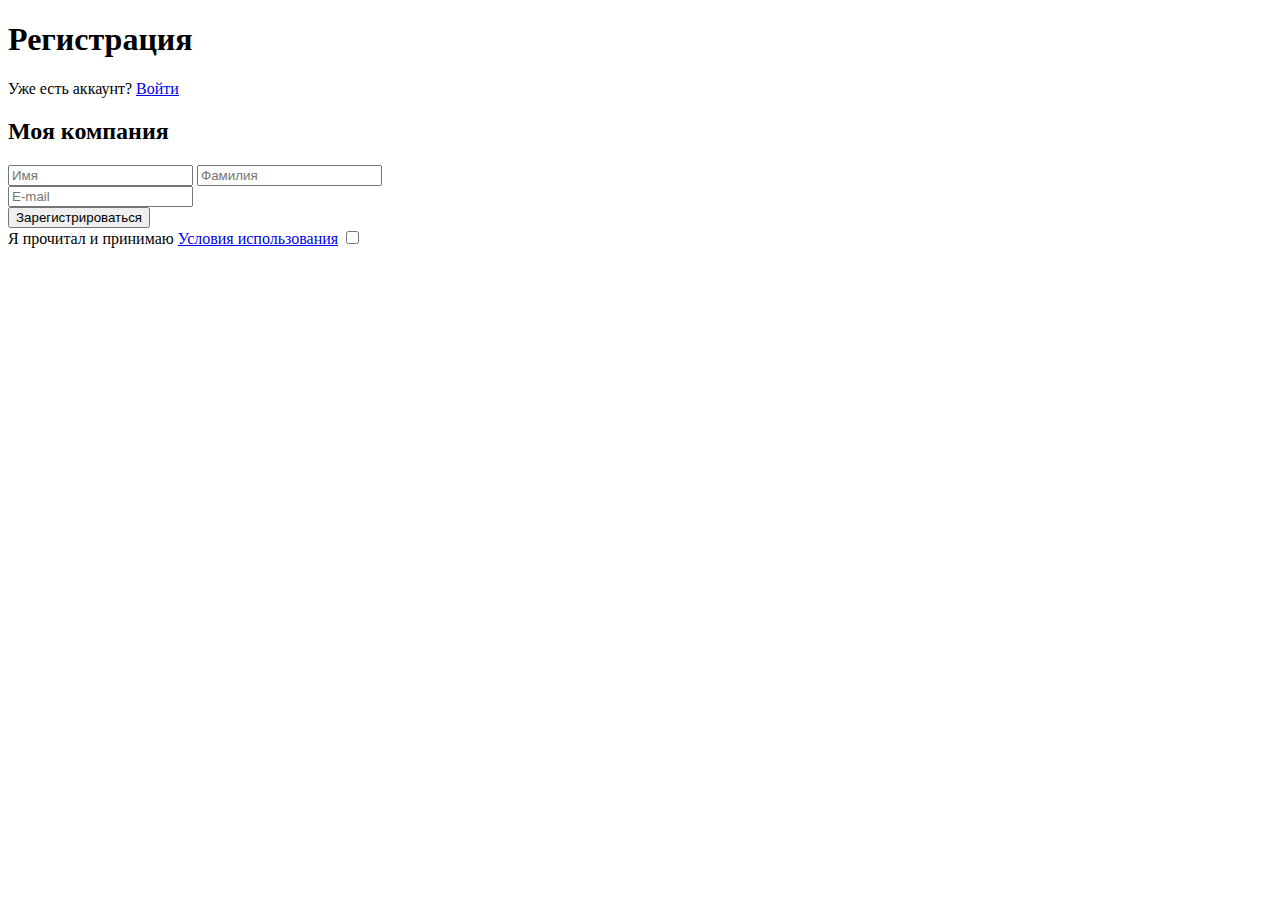
==== 2-Form/index.html @ 6473dfd5 "Создание структуры страниц" ====
<!DOCTYPE html>
<html lang="en">
  <head>
    <meta charset="UTF-8" />
    <meta name="viewport" content="width=device-width, initial-scale=1.0" />
    <title>2-Form</title>
  </head>

  <body>
    <main>
      <section>
        <div>
          <h1>Регистрация</h1>
          <p>
            Уже есть аккаунт? <span><a href="#">Войти</a></span>
          </p>
          <form action="#">
            <h2>Моя компания</h2>
            <div>
              <input
                type="text"
                name="name"
                id="name"
                placeholder="Имя"
                required
              />
              <input
                type="text"
                name="surname"
                id="surname"
                placeholder="Фамилия"
                required
              />
            </div>
            <div>
              <input
                type="email"
                name="e-mail"
                id="e-mail"
                placeholder="E-mail"
                required
              />
            </div>
            <button type="submit">Зарегистрироваться</button>
            <div>
              <label for="agree"
                >Я прочитал и принимаю
                <span><a href="#">Условия использования</a></span></label
              >
              <input type="checkbox" name="agree" id="agree" required />
            </div>
          </form>
        </div>
      </section>
    </main>
  </body>
</html>
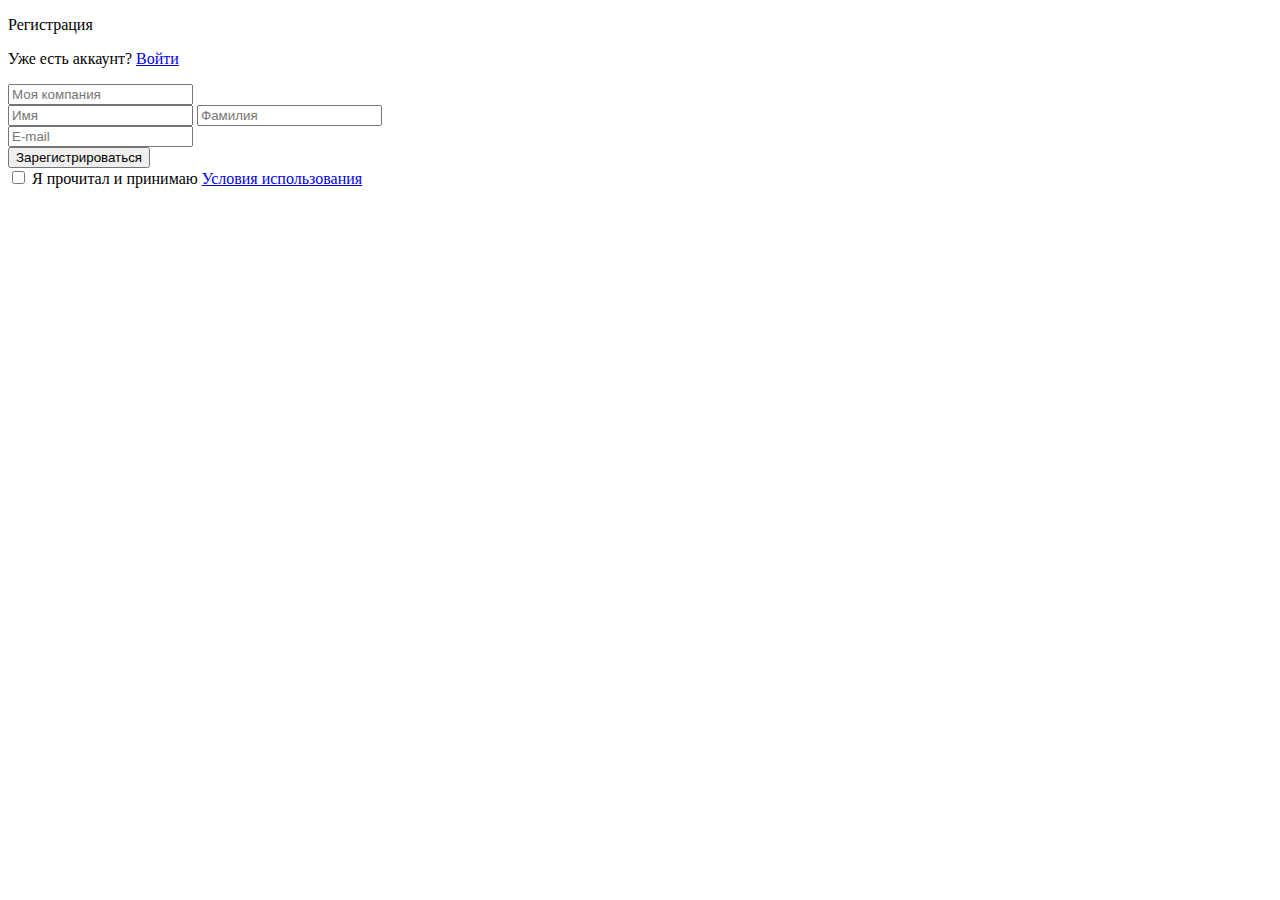
==== commit 9e5acfba: "2commit" ====
--- a/2-Form/index.html
+++ b/2-Form/index.html
@@ -1,57 +1,36 @@
 <!DOCTYPE html>
 <html lang="en">
-  <head>
-    <meta charset="UTF-8" />
-    <meta name="viewport" content="width=device-width, initial-scale=1.0" />
-    <title>2-Form</title>
-  </head>
 
-  <body>
-    <main>
-      <section>
+<head>
+  <meta charset="UTF-8">
+  <meta name="viewport" content="width=device-width, initial-scale=1.0">
+  <title>2-Form</title>
+</head>
+
+<body>
+  <main>
+    <div>
+      <form action="#">
+        <p>Регистрация</p>
+        <p>Уже есть аккаунт? <span><a href="#">Войти</a></span></p>
         <div>
-          <h1>Регистрация</h1>
-          <p>
-            Уже есть аккаунт? <span><a href="#">Войти</a></span>
-          </p>
-          <form action="#">
-            <h2>Моя компания</h2>
-            <div>
-              <input
-                type="text"
-                name="name"
-                id="name"
-                placeholder="Имя"
-                required
-              />
-              <input
-                type="text"
-                name="surname"
-                id="surname"
-                placeholder="Фамилия"
-                required
-              />
-            </div>
-            <div>
-              <input
-                type="email"
-                name="e-mail"
-                id="e-mail"
-                placeholder="E-mail"
-                required
-              />
-            </div>
-            <button type="submit">Зарегистрироваться</button>
-            <div>
-              <label for="agree"
-                >Я прочитал и принимаю
-                <span><a href="#">Условия использования</a></span></label
-              >
-              <input type="checkbox" name="agree" id="agree" required />
-            </div>
-          </form>
+          <input type="text" name="company" id="company" placeholder="Моя компания" required>
+          <!-- В макете опечатка: "моЙ компания" -->
         </div>
-      </section>
-    </main>
-  </body>
-</html>
+        <input type="text" name="name" id="name" placeholder="Имя" required>
+        <input type="text" name="surname" id="surname" placeholder="Фамилия" required>
+        <div>
+          <input type="email" name="e-mail" id="e-mail" placeholder="E-mail" required>
+        </div>
+        <button type="submit">Зарегистрироваться</button>
+        <div>
+          <input type="checkbox" name="agree" id="agree" required>
+          <label for="agree">Я прочитал и принимаю <span><a href="#">Условия
+                использования</a></span></label>
+        </div>
+      </form>
+    </div>
+  </main>
+</body>
+
+</html>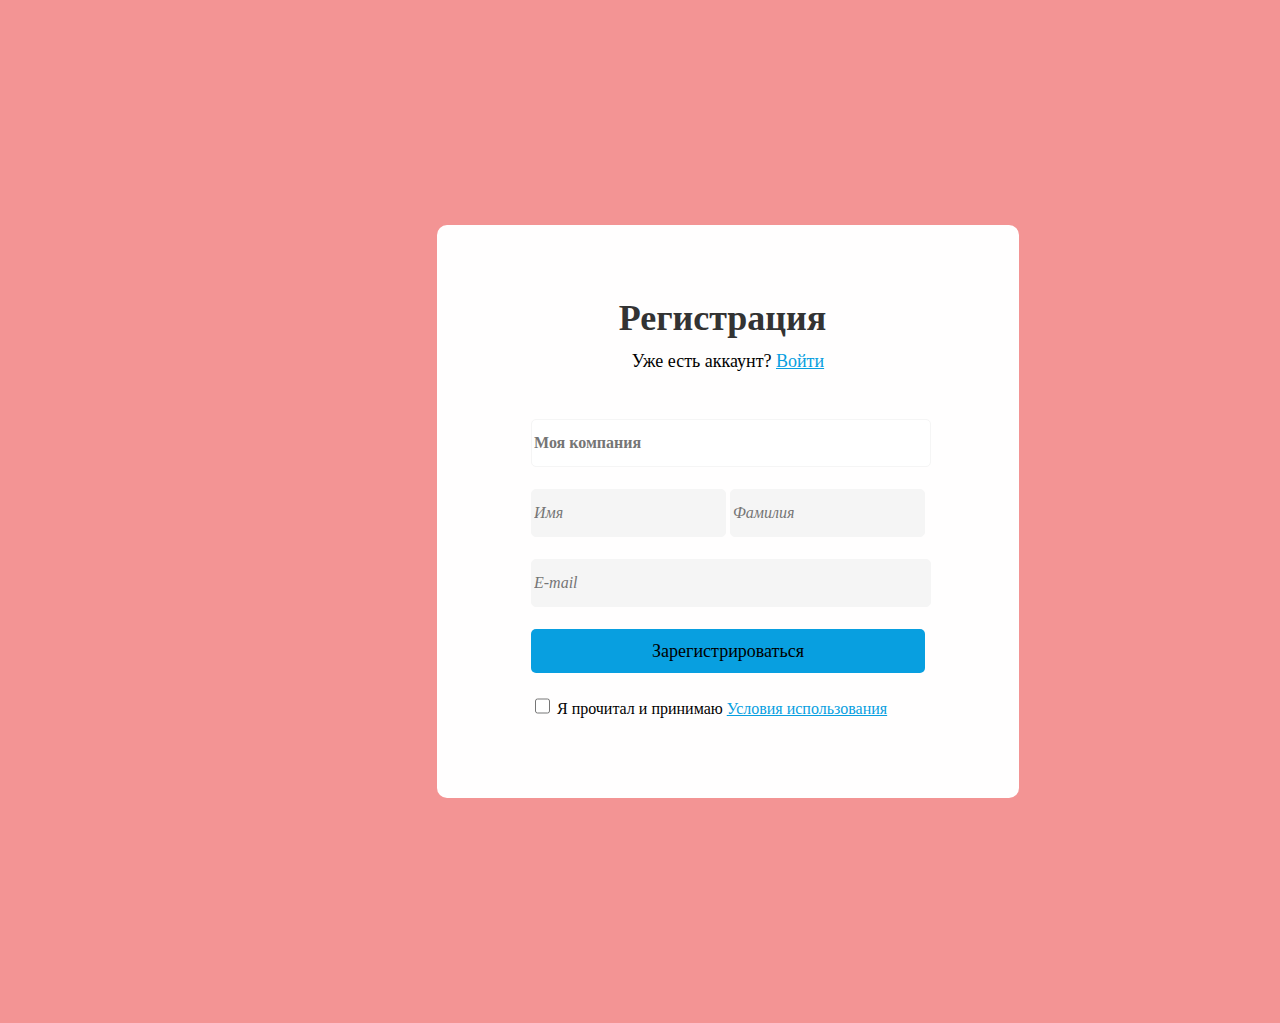
==== commit c1a630ba: "1-commit" ====
--- a/2-Form/index.html
+++ b/2-Form/index.html
@@ -2,35 +2,35 @@
 <html lang="en">
 
 <head>
-  <meta charset="UTF-8">
-  <meta name="viewport" content="width=device-width, initial-scale=1.0">
-  <title>2-Form</title>
+    <meta charset="UTF-8">
+    <meta name="viewport" content="width=device-width, initial-scale=1.0">
+    <title>2-Form</title>
+    <link rel="stylesheet" href="styles.css">
 </head>
 
 <body>
-  <main>
-    <div>
-      <form action="#">
-        <p>Регистрация</p>
-        <p>Уже есть аккаунт? <span><a href="#">Войти</a></span></p>
-        <div>
-          <input type="text" name="company" id="company" placeholder="Моя компания" required>
-          <!-- В макете опечатка: "моЙ компания" -->
-        </div>
-        <input type="text" name="name" id="name" placeholder="Имя" required>
-        <input type="text" name="surname" id="surname" placeholder="Фамилия" required>
-        <div>
-          <input type="email" name="e-mail" id="e-mail" placeholder="E-mail" required>
-        </div>
-        <button type="submit">Зарегистрироваться</button>
-        <div>
-          <input type="checkbox" name="agree" id="agree" required>
-          <label for="agree">Я прочитал и принимаю <span><a href="#">Условия
-                использования</a></span></label>
-        </div>
-      </form>
-    </div>
-  </main>
+    <main>
+        <form action="#">
+            <h1>Регистрация</h1>
+            <p>Уже есть аккаунт? <span><a href="#">Войти</a></span></p>
+            <div id="Form">
+                <div>
+                    <input type="text" name="company" id="company" placeholder="Моя компания" required>
+                </div>
+                <input type="text" name="name" id="name" placeholder="Имя" required>
+                <input type="text" name="surname" id="surname" placeholder="Фамилия" required>
+                <div>
+                    <input type="email" name="e-mail" id="e-mail" placeholder="E-mail" required>
+                </div>
+                <button type="submit" id="submit">Зарегистрироваться</button>
+                <div>
+                    <input type="checkbox" name="agree" id="agree" required>
+                    <label for="agree">Я прочитал и принимаю <span><a href="#">Условия
+                                использования</a></span></label>
+                </div>
+            </div>
+        </form>
+    </main>
 </body>
 
 </html>--- a/2-Form/styles.css
+++ b/2-Form/styles.css
@@ -0,0 +1,93 @@
+* {
+    font-family: Open Sans;
+}
+
+a {
+    color: #089FE0;
+}
+
+body {
+    background: linear-gradient(0deg, #F39494, #F39494);
+}
+
+main {
+    width: 582px;
+    height: 573px;
+    border-radius: 10px;
+    background: #FFFEFE;
+    margin: 225px 429px;
+}
+
+form {
+    margin: 0 94px 91px;
+    padding-top: 72px;
+}
+
+h1 {
+    width: 383px;
+    height: 54px;
+    font-size: 36px;
+    font-weight: 700;
+    text-align: center;
+    color: #333333;
+    margin: 0;
+}
+
+form p {
+    text-align: center;
+    font-size: 18px;
+    font-weight: 400;
+    margin: 0 0 47px;
+}
+
+input,
+button {
+    margin-bottom: 22px;
+    height: 44px;
+    width: 394px;
+    border: 1px solid #F5F5F5;
+    border-radius: 5px;
+    background: #F5F5F5;
+    font-size: 16px;
+    font-weight: 400;
+}
+
+input:focus {
+    outline: 0;
+}
+
+#company {
+    font-weight: 600;
+    background: #FFFFFF;
+}
+
+#name {
+    width: 189px;
+    font-style: italic;
+    color: #999999;
+}
+
+#surname {
+    width: 189px;
+    font-style: italic;
+    color: #999999;
+}
+
+#e-mail {
+    font-style: italic;
+    color: #999999;
+}
+
+#submit {
+    font-size: 18px;
+    text-align: center;
+    background: #089FE0;
+    border: none;
+}
+
+#agree {
+    width: 15px;
+    height: 16px;
+    font-size: 14px;
+    line-height: 19px;
+}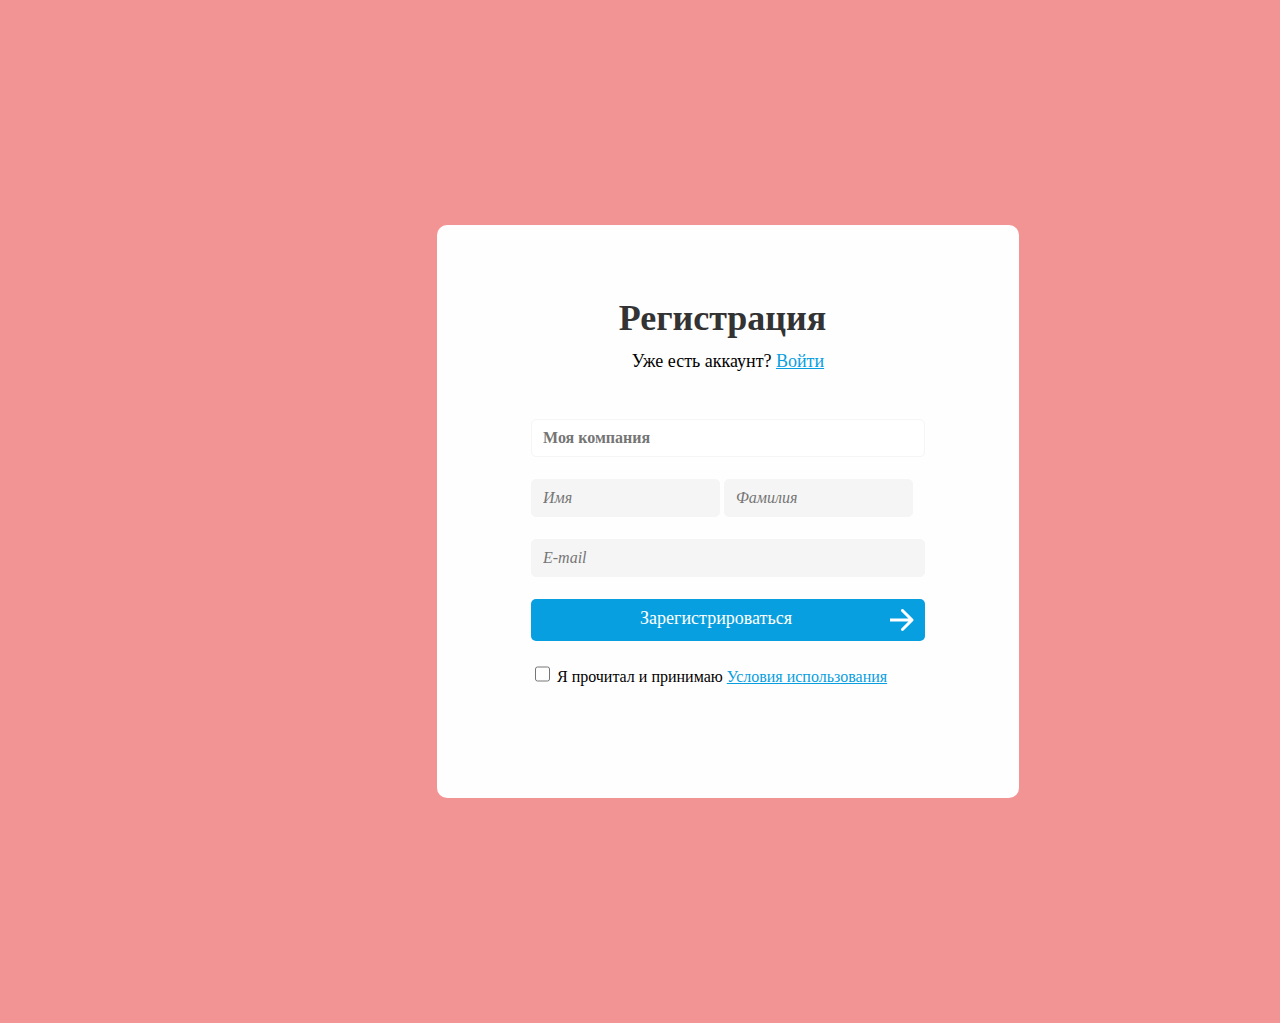
==== commit 4bc79854: "5commit" ====
--- a/2-Form/index.html
+++ b/2-Form/index.html
@@ -22,11 +22,13 @@
                 <div>
                     <input type="email" name="e-mail" id="e-mail" placeholder="E-mail" required>
                 </div>
-                <button type="submit" id="submit">Зарегистрироваться</button>
+                <button type="submit" id="submit">Зарегистрироваться <img src="./images/Arrow 1.svg" alt="стрелка"
+                        id="Arrow">
+                </button>
                 <div>
                     <input type="checkbox" name="agree" id="agree" required>
-                    <label for="agree">Я прочитал и принимаю <span><a href="#">Условия
-                                использования</a></span></label>
+                    <label for="agree">Я прочитал и принимаю <a href="#">Условия
+                            использования</a></label>
                 </div>
             </div>
         </form>
--- a/2-Form/styles.css
+++ b/2-Form/styles.css
@@ -1,5 +1,6 @@
 * {
     font-family: Open Sans;
+    box-sizing: border-box;
 }
 
 a {
@@ -43,13 +44,14 @@
 input,
 button {
     margin-bottom: 22px;
-    height: 44px;
     width: 394px;
     border: 1px solid #F5F5F5;
     border-radius: 5px;
     background: #F5F5F5;
     font-size: 16px;
     font-weight: 400;
+    padding: 9px 11px;
+    color: #FFFFFF;
 }
 
 input:focus {
@@ -59,6 +61,7 @@
 #company {
     font-weight: 600;
     background: #FFFFFF;
+    color: #999999
 }
 
 #name {
@@ -71,6 +74,11 @@
     width: 189px;
     font-style: italic;
     color: #999999;
+}
+
+#Arrow {
+    float: right;
+    text-align: right;
 }
 
 #e-mail {
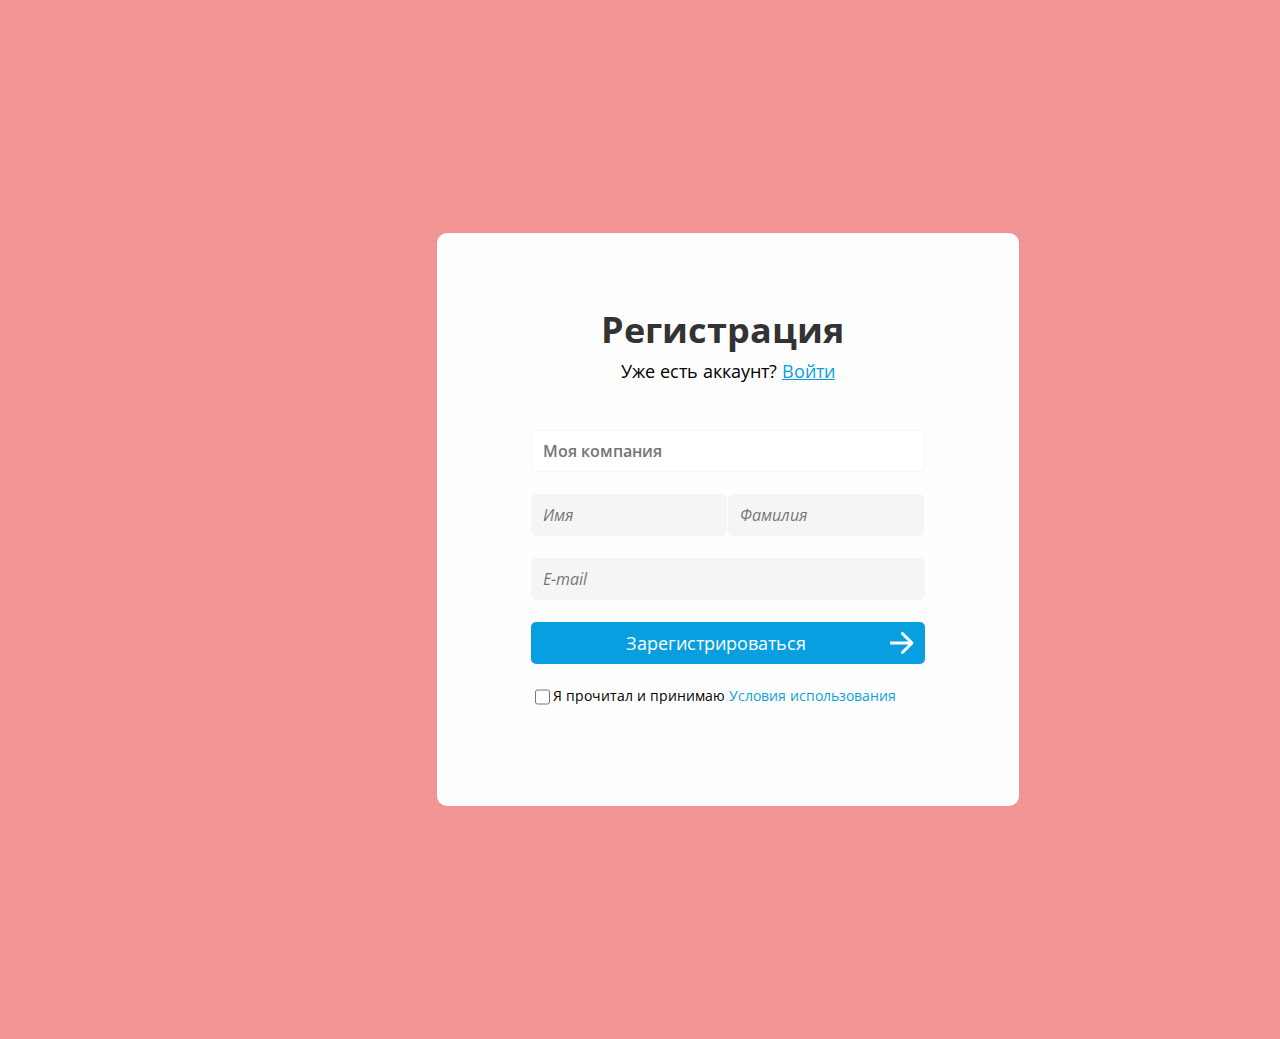
==== commit f22e8448: "1-commit" ====
--- a/2-Form/index.html
+++ b/2-Form/index.html
@@ -6,6 +6,12 @@
     <meta name="viewport" content="width=device-width, initial-scale=1.0">
     <title>2-Form</title>
     <link rel="stylesheet" href="styles.css">
+    <link rel="stylesheet" href="./styles.css">
+    <link rel="preconnect" href="https://fonts.googleapis.com">
+    <link rel="preconnect" href="https://fonts.gstatic.com" crossorigin="">
+    <link
+        href="https://fonts.googleapis.com/css2?family=Open+Sans:ital,wdth,wght@0,75..100,300..800;1,75..100,300..800&amp;display=swap"
+        rel="stylesheet">
 </head>
 
 <body>
@@ -17,17 +23,19 @@
                 <div>
                     <input type="text" name="company" id="company" placeholder="Моя компания" required>
                 </div>
-                <input type="text" name="name" id="name" placeholder="Имя" required>
-                <input type="text" name="surname" id="surname" placeholder="Фамилия" required>
+                <div id="name_surname">
+                    <input type="text" name="name" id="name" placeholder="Имя" required>
+                    <input type="text" name="surname" id="surname" placeholder="Фамилия" required>
+                </div>
                 <div>
                     <input type="email" name="e-mail" id="e-mail" placeholder="E-mail" required>
                 </div>
                 <button type="submit" id="submit">Зарегистрироваться <img src="./images/Arrow 1.svg" alt="стрелка"
                         id="Arrow">
                 </button>
-                <div>
+                <div id="agree_div">
                     <input type="checkbox" name="agree" id="agree" required>
-                    <label for="agree">Я прочитал и принимаю <a href="#">Условия
+                    <label for="agree" id="agree_text">Я прочитал и принимаю <a href="#">Условия
                             использования</a></label>
                 </div>
             </div>
--- a/2-Form/styles.css
+++ b/2-Form/styles.css
@@ -1,5 +1,5 @@
 * {
-    font-family: Open Sans;
+    font-family: Open Sans, sans-serif;
     box-sizing: border-box;
 }
 
@@ -9,6 +9,7 @@
 
 body {
     background: linear-gradient(0deg, #F39494, #F39494);
+    display: flex;
 }
 
 main {
@@ -41,9 +42,8 @@
     margin: 0 0 47px;
 }
 
-input,
+div>input,
 button {
-    margin-bottom: 22px;
     width: 394px;
     border: 1px solid #F5F5F5;
     border-radius: 5px;
@@ -65,13 +65,13 @@
 }
 
 #name {
-    width: 189px;
+    width: 196px;
     font-style: italic;
     color: #999999;
 }
 
 #surname {
-    width: 189px;
+    width: 196px;
     font-style: italic;
     color: #999999;
 }
@@ -96,6 +96,42 @@
 #agree {
     width: 15px;
     height: 16px;
+    line-height: 19px;
+}
+
+#agree_div {
+    width: 371px;
+    height: 19px;
+    border-radius: 5;
+    border: 1;
+    display: flex;
+    gap: 4;
+}
+
+#agree_text {
+    font-family: Open Sans;
     font-size: 14px;
+    font-weight: 400;
     line-height: 19px;
+    letter-spacing: 0em;
+    text-align: left;
+
+}
+
+#agree_text a {
+    text-decoration: none;
+}
+
+#Form {
+    gap: 22px;
+    display: flex;
+    flex-direction: column;
+}
+
+#name_surname {
+    display: flex;
+    gap: 1px;
+    max-width: 394px;
+    flex-flow: row nowrap;
+
 }--- a/2-Form/styles.css
+++ b/2-Form/styles.css
@@ -1,5 +1,5 @@
 * {
-    font-family: Open Sans;
+    font-family: Open Sans, sans-serif;
     box-sizing: border-box;
 }
 
@@ -9,6 +9,7 @@
 
 body {
     background: linear-gradient(0deg, #F39494, #F39494);
+    display: flex;
 }
 
 main {
@@ -41,9 +42,8 @@
     margin: 0 0 47px;
 }
 
-input,
+div>input,
 button {
-    margin-bottom: 22px;
     width: 394px;
     border: 1px solid #F5F5F5;
     border-radius: 5px;
@@ -65,13 +65,13 @@
 }
 
 #name {
-    width: 189px;
+    width: 196px;
     font-style: italic;
     color: #999999;
 }
 
 #surname {
-    width: 189px;
+    width: 196px;
     font-style: italic;
     color: #999999;
 }
@@ -96,6 +96,42 @@
 #agree {
     width: 15px;
     height: 16px;
+    line-height: 19px;
+}
+
+#agree_div {
+    width: 371px;
+    height: 19px;
+    border-radius: 5;
+    border: 1;
+    display: flex;
+    gap: 4;
+}
+
+#agree_text {
+    font-family: Open Sans;
     font-size: 14px;
+    font-weight: 400;
     line-height: 19px;
+    letter-spacing: 0em;
+    text-align: left;
+
+}
+
+#agree_text a {
+    text-decoration: none;
+}
+
+#Form {
+    gap: 22px;
+    display: flex;
+    flex-direction: column;
+}
+
+#name_surname {
+    display: flex;
+    gap: 1px;
+    max-width: 394px;
+    flex-flow: row nowrap;
+
 }